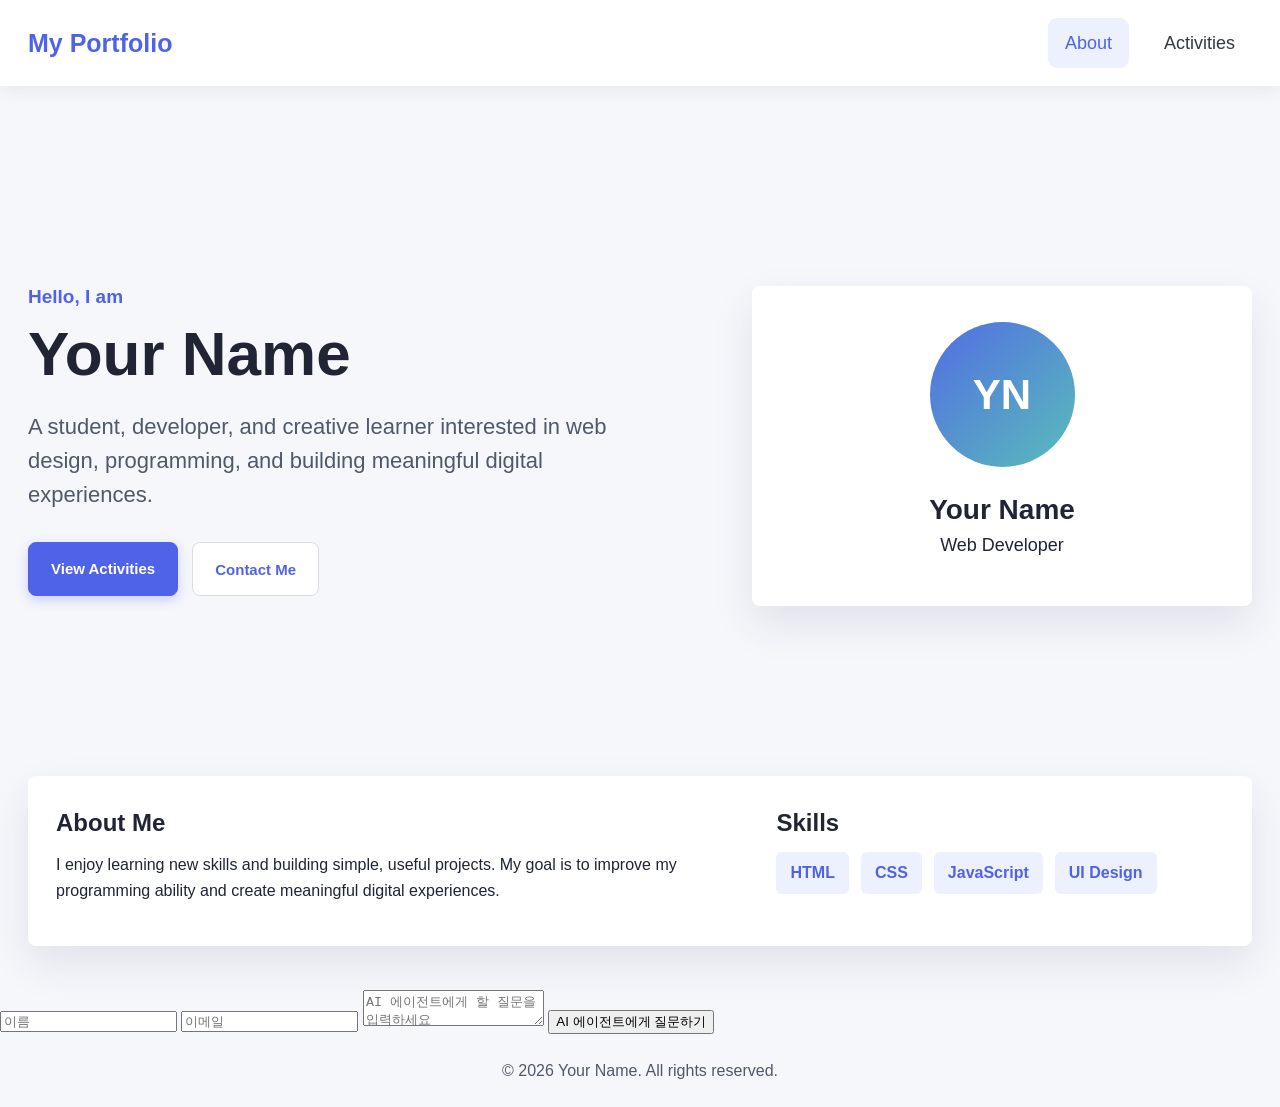
==== index.html @ bf46cc0f "Update index.html" ====
<!DOCTYPE html>
<html lang="en">
<head>
  <meta charset="UTF-8" />
  <meta name="viewport" content="width=device-width, initial-scale=1.0" />
  <title>My Portfolio</title>
  <link rel="stylesheet" href="style.css" />
</head>
<body>
  <header class="navbar">
    <a class="logo" href="index.html">My Portfolio</a>
    <nav aria-label="Main navigation">
      <a href="index.html" class="active">About</a>
      <a href="activities.html">Activities</a>
    </nav>
  </header>

  <main>
    <section class="hero">
      <div class="hero-content">
        <p class="eyebrow">Hello, I am</p>
        <h1>Your Name</h1>
        <p>
          A student, developer, and creative learner interested in web design,
          programming, and building meaningful digital experiences.
        </p>

        <div class="actions">
          <a class="btn primary" href="activities.html">View Activities</a>
          <button class="btn secondary" type="button" onclick="showMessage()">Contact Me</button>
        </div>
        <p id="message" class="message" aria-live="polite"></p>
      </div>

      <aside class="profile-card" aria-label="Profile summary">
        <div class="profile-badge" aria-hidden="true">YN</div>
        <h2>Your Name</h2>
        <p>Web Developer</p>
      </aside>
    </section>

    <section class="summary-panel">
      <article>
        <h2>About Me</h2>
        <p>
          I enjoy learning new skills and building simple, useful projects.
          My goal is to improve my programming ability and create meaningful digital experiences.
        </p>
      </article>

      <article>
        <h2>Skills</h2>
        <div class="skills">
          <span>HTML</span>
          <span>CSS</span>
          <span>JavaScript</span>
          <span>UI Design</span>
        </div>
      </article>
    </section>
  </main>

  <form id="contactForm">
  <input type="text" id="visitorName" placeholder="이름" required>
  <input type="email" id="visitorEmail" placeholder="이메일" required>
  <textarea id="visitorMessage" placeholder="AI 에이전트에게 할 질문을 입력하세요" required></textarea>
  
  <button type="submit">AI 에이전트에게 질문하기</button>
</form>

<div id="responseMessage" style="display:none; margin-top: 15px; font-weight: bold;"></div>
  
  <footer>
    <p>&copy; 2026 Your Name. All rights reserved.</p>
  </footer>

  <script src="script.js"></script>
</body>
</html>
---- style.css ----
* {
  box-sizing: border-box;
}

:root {
  --primary: #4f63e9;
  --primary-dark: #3e50d4;
  --ink: #202435;
  --muted: #4f5968;
  --line: #e4e7ee;
  --page: #f6f7fb;
  --surface: #ffffff;
  --shadow: 0 18px 42px rgba(41, 50, 92, 0.10);
}

body {
  margin: 0;
  font-family: Inter, Arial, Helvetica, sans-serif;
  background: var(--page);
  color: var(--ink);
  line-height: 1.6;
}

.navbar {
  position: sticky;
  top: 0;
  z-index: 10;
  display: flex;
  align-items: center;
  justify-content: space-between;
  gap: 20px;
  min-height: 86px;
  padding: 0 max(28px, calc((100vw - 1300px) / 2));
  background: var(--surface);
  box-shadow: 0 3px 18px rgba(34, 39, 60, 0.08);
}

.logo {
  color: var(--primary);
  font-size: 25px;
  font-weight: 700;
  text-decoration: none;
}

nav {
  display: flex;
  gap: 18px;
}

nav a {
  border-radius: 9px;
  color: #343946;
  font-size: 18px;
  font-weight: 500;
  padding: 11px 17px;
  text-decoration: none;
}

nav a:hover,
nav a.active {
  background: #edf0ff;
  color: var(--primary);
}

.container {
  width: min(1100px, 88%);
  margin: 42px auto;
}

.summary-panel,
.activity-card {
  background: var(--surface);
  border-radius: 8px;
  box-shadow: var(--shadow);
  margin-bottom: 24px;
  padding: 28px;
}

.hero {
  align-items: center;
  background: var(--page);
  display: grid;
  gap: 80px;
  grid-template-columns: minmax(0, 1fr) 500px;
  min-height: 760px;
  padding: 70px max(28px, calc((100vw - 1300px) / 2)) 110px;
}

.hero-content {
  max-width: 620px;
}

.profile-badge {
  align-items: center;
  aspect-ratio: 1;
  background: linear-gradient(135deg, #526de3 0%, #58bdba 100%);
  border-radius: 50%;
  color: var(--surface);
  display: flex;
  font-size: 42px;
  font-weight: 800;
  justify-content: center;
  letter-spacing: 0;
  margin: 0 auto 26px;
  width: 145px;
}

.eyebrow {
  color: var(--primary);
  font-size: 19px;
  font-weight: 700;
  letter-spacing: 0;
  margin: 0 0 8px;
}

h1 {
  color: var(--ink);
  font-size: clamp(46px, 6vw, 62px);
  font-weight: 800;
  line-height: 1.1;
  margin: 0 0 22px;
}

h2 {
  color: var(--ink);
  font-size: 24px;
  margin: 0 0 10px;
}

p {
  margin: 0 0 14px;
}

.hero-content > p:not(.eyebrow):not(.message) {
  color: var(--muted);
  font-size: 22px;
  line-height: 1.55;
  margin-bottom: 30px;
  max-width: 780px;
}

.actions {
  display: flex;
  flex-wrap: wrap;
  gap: 14px;
}

.btn {
  align-items: center;
  border-radius: 8px;
  cursor: pointer;
  display: inline-flex;
  font-size: 15px;
  font-weight: 700;
  justify-content: center;
  min-height: 54px;
  padding: 0 22px;
  text-decoration: none;
}

.btn.primary {
  background: var(--primary);
  border: 1px solid var(--primary);
  box-shadow: 0 4px 12px rgba(79, 99, 233, 0.28);
  color: var(--surface);
}

.btn.secondary {
  background: var(--surface);
  border: 1px solid #d9dde7;
  color: var(--primary);
}

.btn:hover {
  transform: translateY(-1px);
}

.btn.primary:hover {
  background: var(--primary-dark);
}

.btn.secondary:hover {
  border-color: var(--primary);
}

.message {
  color: var(--primary);
  font-weight: 700;
  margin-top: 14px;
}

.profile-card {
  background: var(--surface);
  border-radius: 8px;
  box-shadow: var(--shadow);
  min-height: 320px;
  padding: 36px 48px;
  text-align: center;
}

.profile-card h2 {
  color: var(--ink);
  font-size: 28px;
  line-height: 1.2;
  margin-bottom: 4px;
}

.profile-card p {
  color: var(--ink);
  font-size: 18px;
  margin-bottom: 0;
}

.summary-panel {
  display: grid;
  gap: 32px;
  grid-template-columns: minmax(0, 1fr) minmax(280px, 0.65fr);
  margin: -70px auto 44px;
  width: min(1300px, calc(100% - 56px));
}

.skills {
  display: flex;
  flex-wrap: wrap;
  gap: 12px;
}

.skills span {
  background: #edf0ff;
  border-radius: 6px;
  color: var(--primary);
  font-weight: 700;
  padding: 8px 14px;
}

.page-title {
  margin: 70px auto 28px;
  width: min(1100px, 88%);
}

.page-title .eyebrow {
  margin-bottom: 28px;
}

.page-title p:last-child {
  color: var(--muted);
  font-size: 18px;
}

.activity-grid {
  display: grid;
  gap: 24px;
  grid-template-columns: repeat(2, minmax(0, 1fr));
  margin: 0 auto 56px;
  width: min(1100px, 88%);
}

.activity-card {
  margin: 0;
  transition: box-shadow 0.2s ease, transform 0.2s ease;
}

.activity-card:hover {
  box-shadow: 0 8px 24px rgba(32, 33, 36, 0.14);
  transform: translateY(-4px);
}

.date {
  color: var(--muted);
  font-size: 14px;
  margin-bottom: 10px;
}

footer {
  color: var(--muted);
  padding: 24px;
  text-align: center;
}

footer p {
  margin: 0;
}

@media (max-width: 720px) {
  .navbar {
    align-items: flex-start;
    flex-direction: column;
    min-height: auto;
    padding: 18px 6%;
  }

  nav {
    width: 100%;
  }

  nav a {
    flex: 1;
    text-align: center;
  }

  .hero {
    gap: 36px;
    grid-template-columns: 1fr;
    min-height: auto;
    padding: 58px 6% 90px;
    text-align: center;
  }

  .hero-content > p:not(.eyebrow):not(.message) {
    font-size: 18px;
  }

  .actions {
    justify-content: center;
  }

  .profile-card {
    min-height: auto;
    padding: 32px 24px;
  }

  .summary-panel {
    grid-template-columns: 1fr;
    margin: -44px auto 32px;
    width: 90%;
  }

  .activity-grid {
    grid-template-columns: 1fr;
  }
}
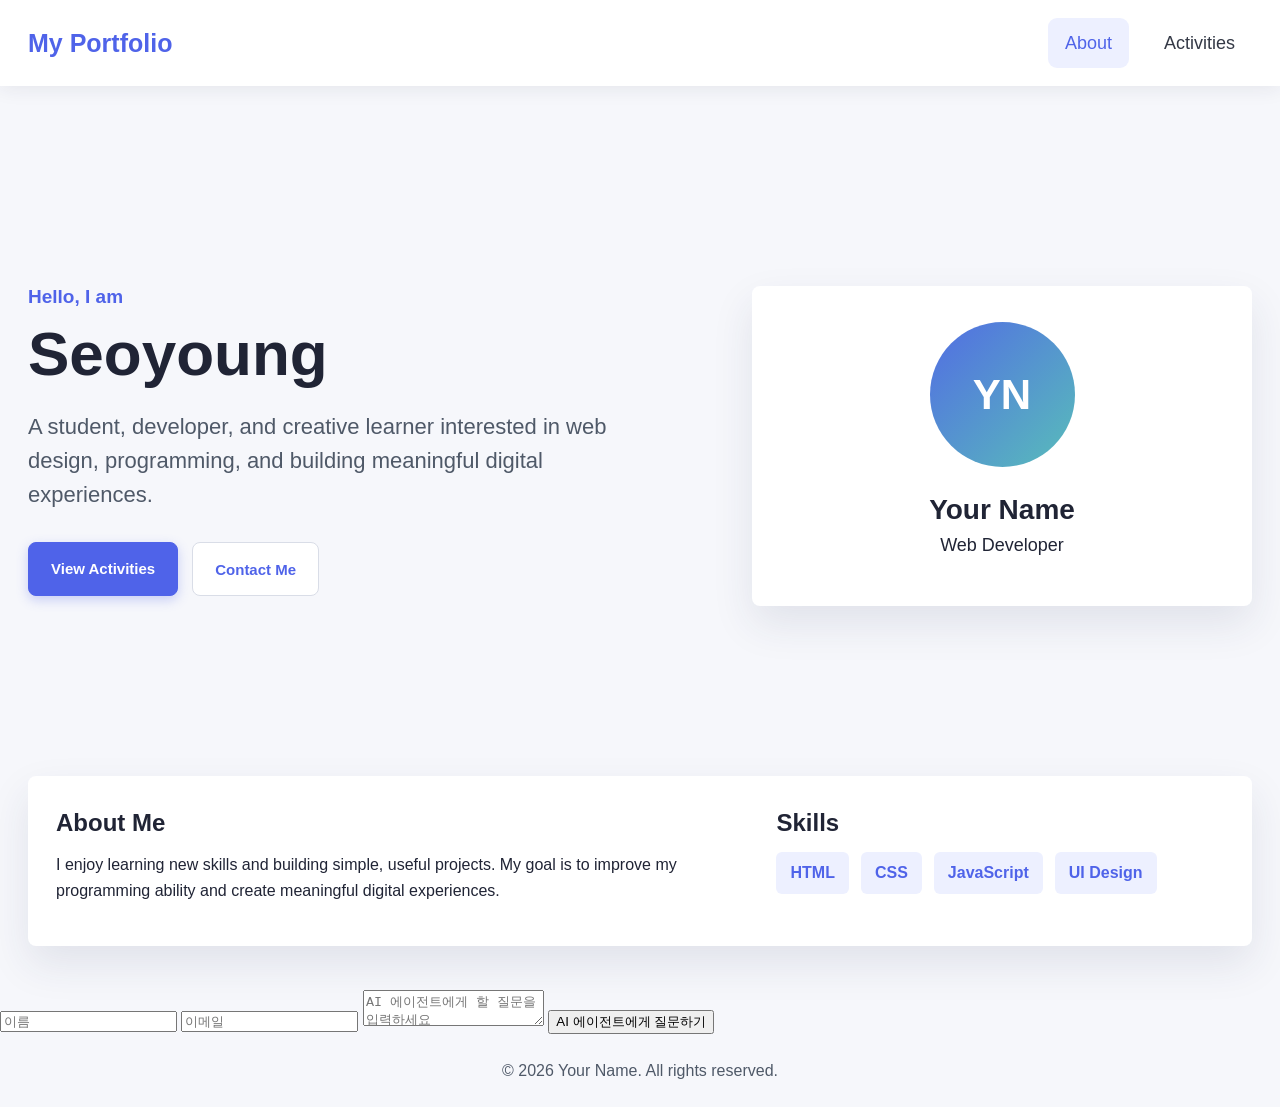
==== commit 6165a6cc: "Update index.html" ====
--- a/index.html
+++ b/index.html
@@ -19,7 +19,7 @@
     <section class="hero">
       <div class="hero-content">
         <p class="eyebrow">Hello, I am</p>
-        <h1>Your Name</h1>
+        <h1>Seoyoung</h1>
         <p>
           A student, developer, and creative learner interested in web design,
           programming, and building meaningful digital experiences.
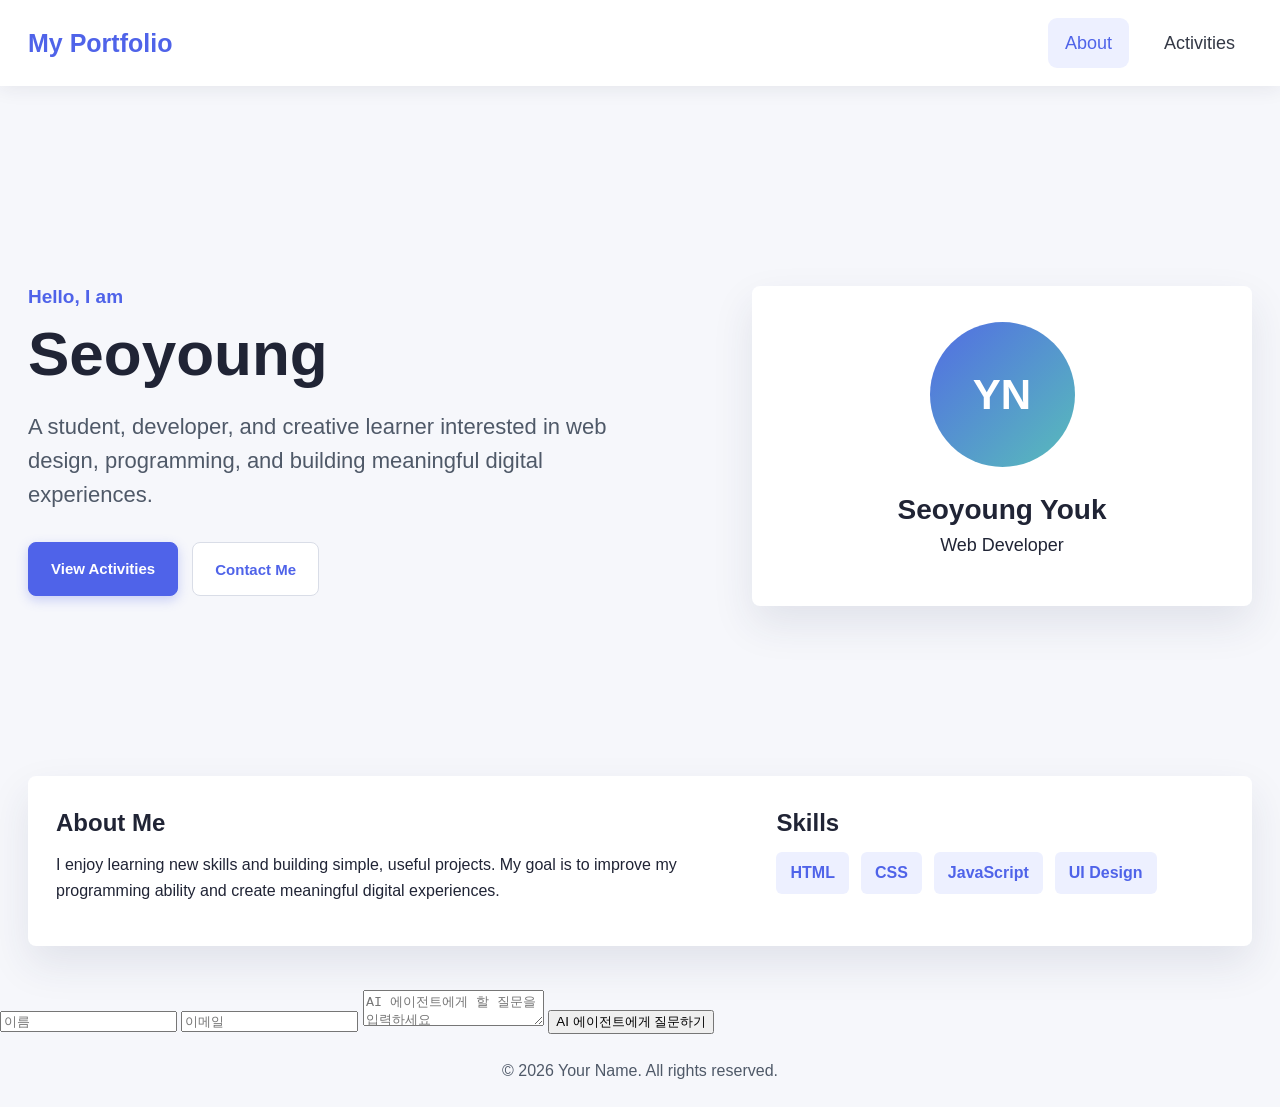
==== commit d3a81d7b: "Update index.html" ====
--- a/index.html
+++ b/index.html
@@ -34,7 +34,7 @@
 
       <aside class="profile-card" aria-label="Profile summary">
         <div class="profile-badge" aria-hidden="true">YN</div>
-        <h2>Your Name</h2>
+        <h2>Seoyoung Youk</h2>
         <p>Web Developer</p>
       </aside>
     </section>
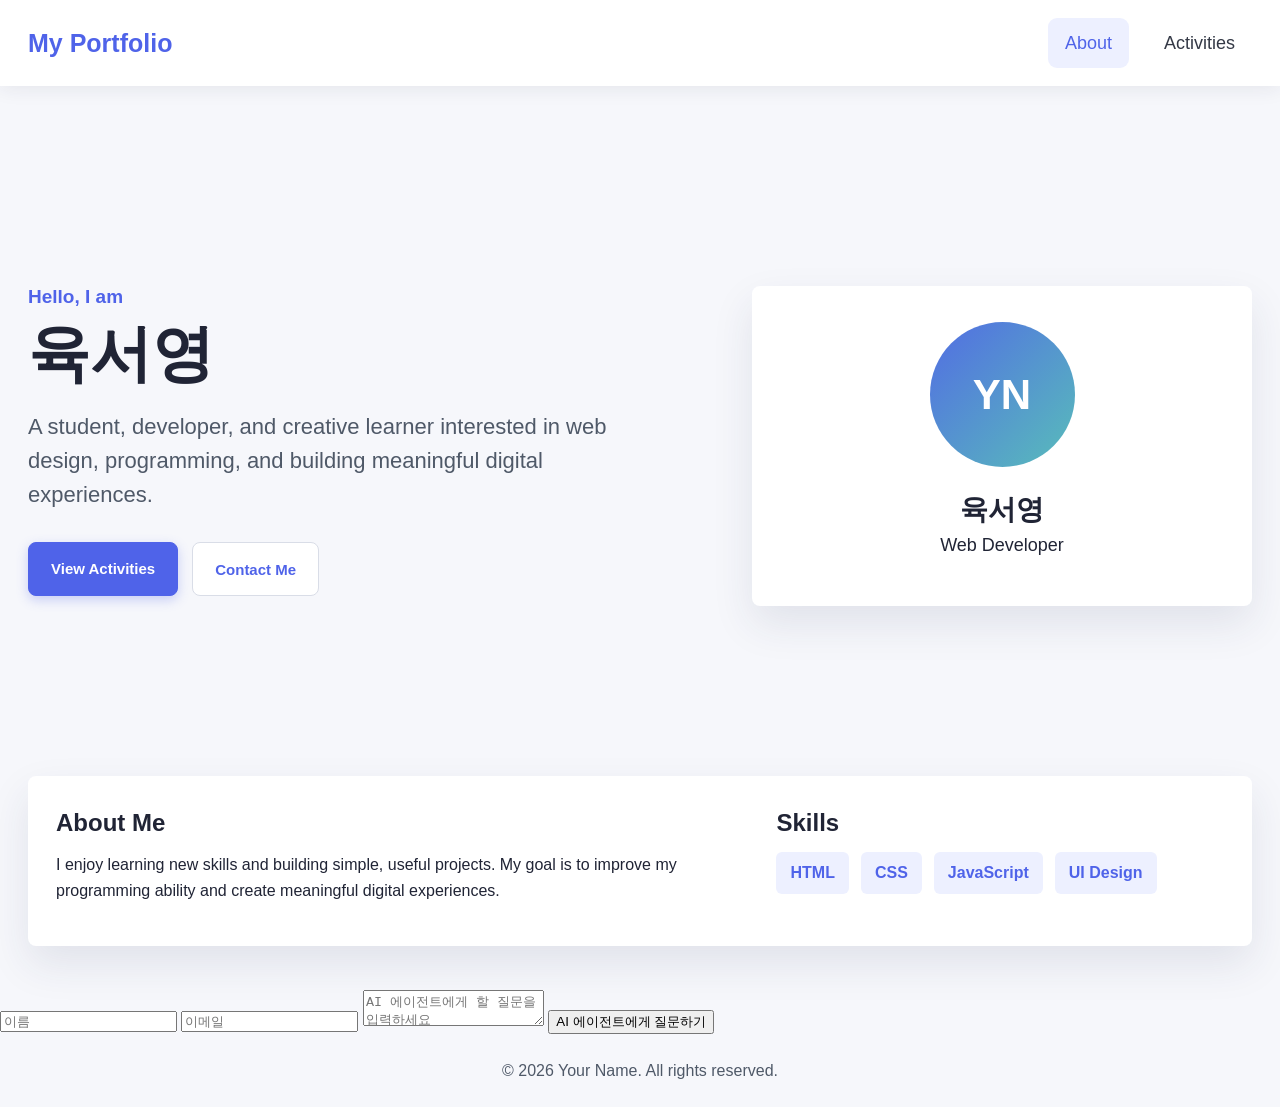
==== commit 32ddf30b: "Update index.html" ====
--- a/index.html
+++ b/index.html
@@ -1,5 +1,5 @@
 <!DOCTYPE html>
-<html lang="en">
+<html lang="kor">
 <head>
   <meta charset="UTF-8" />
   <meta name="viewport" content="width=device-width, initial-scale=1.0" />
@@ -19,7 +19,7 @@
     <section class="hero">
       <div class="hero-content">
         <p class="eyebrow">Hello, I am</p>
-        <h1>Seoyoung</h1>
+        <h1>육서영</h1>
         <p>
           A student, developer, and creative learner interested in web design,
           programming, and building meaningful digital experiences.
@@ -34,7 +34,7 @@
 
       <aside class="profile-card" aria-label="Profile summary">
         <div class="profile-badge" aria-hidden="true">YN</div>
-        <h2>Seoyoung Youk</h2>
+        <h2>육서영</h2>
         <p>Web Developer</p>
       </aside>
     </section>
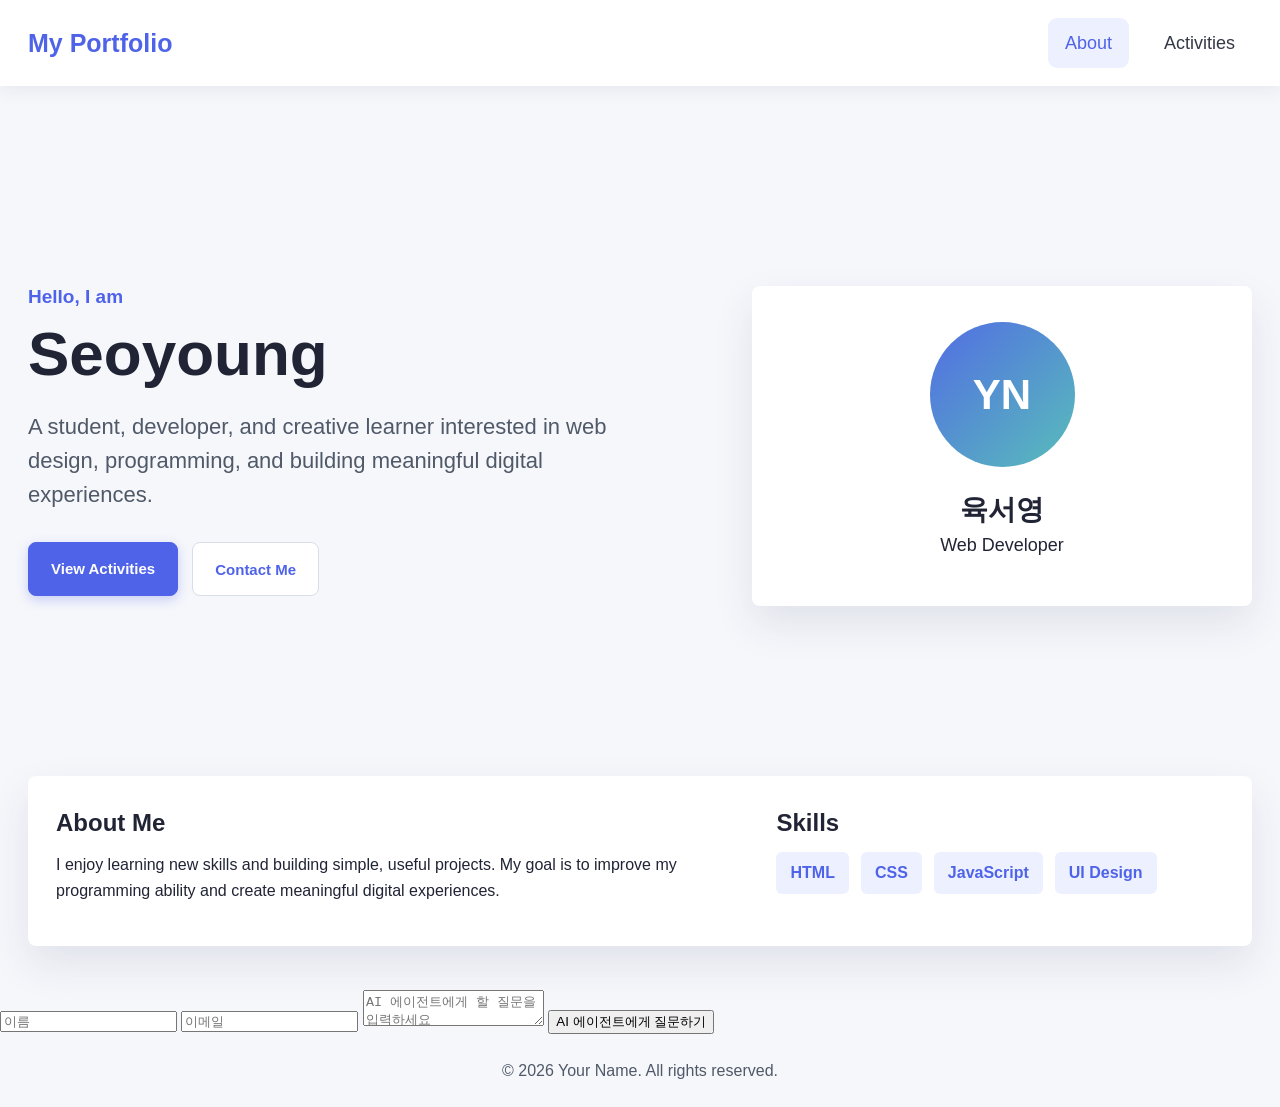
==== commit ecefb5d7: "Update index.html" ====
--- a/index.html
+++ b/index.html
@@ -1,5 +1,5 @@
 <!DOCTYPE html>
-<html lang="kor">
+<html lang="en">
 <head>
   <meta charset="UTF-8" />
   <meta name="viewport" content="width=device-width, initial-scale=1.0" />
@@ -19,7 +19,7 @@
     <section class="hero">
       <div class="hero-content">
         <p class="eyebrow">Hello, I am</p>
-        <h1>육서영</h1>
+        <h1>Seoyoung</h1>
         <p>
           A student, developer, and creative learner interested in web design,
           programming, and building meaningful digital experiences.
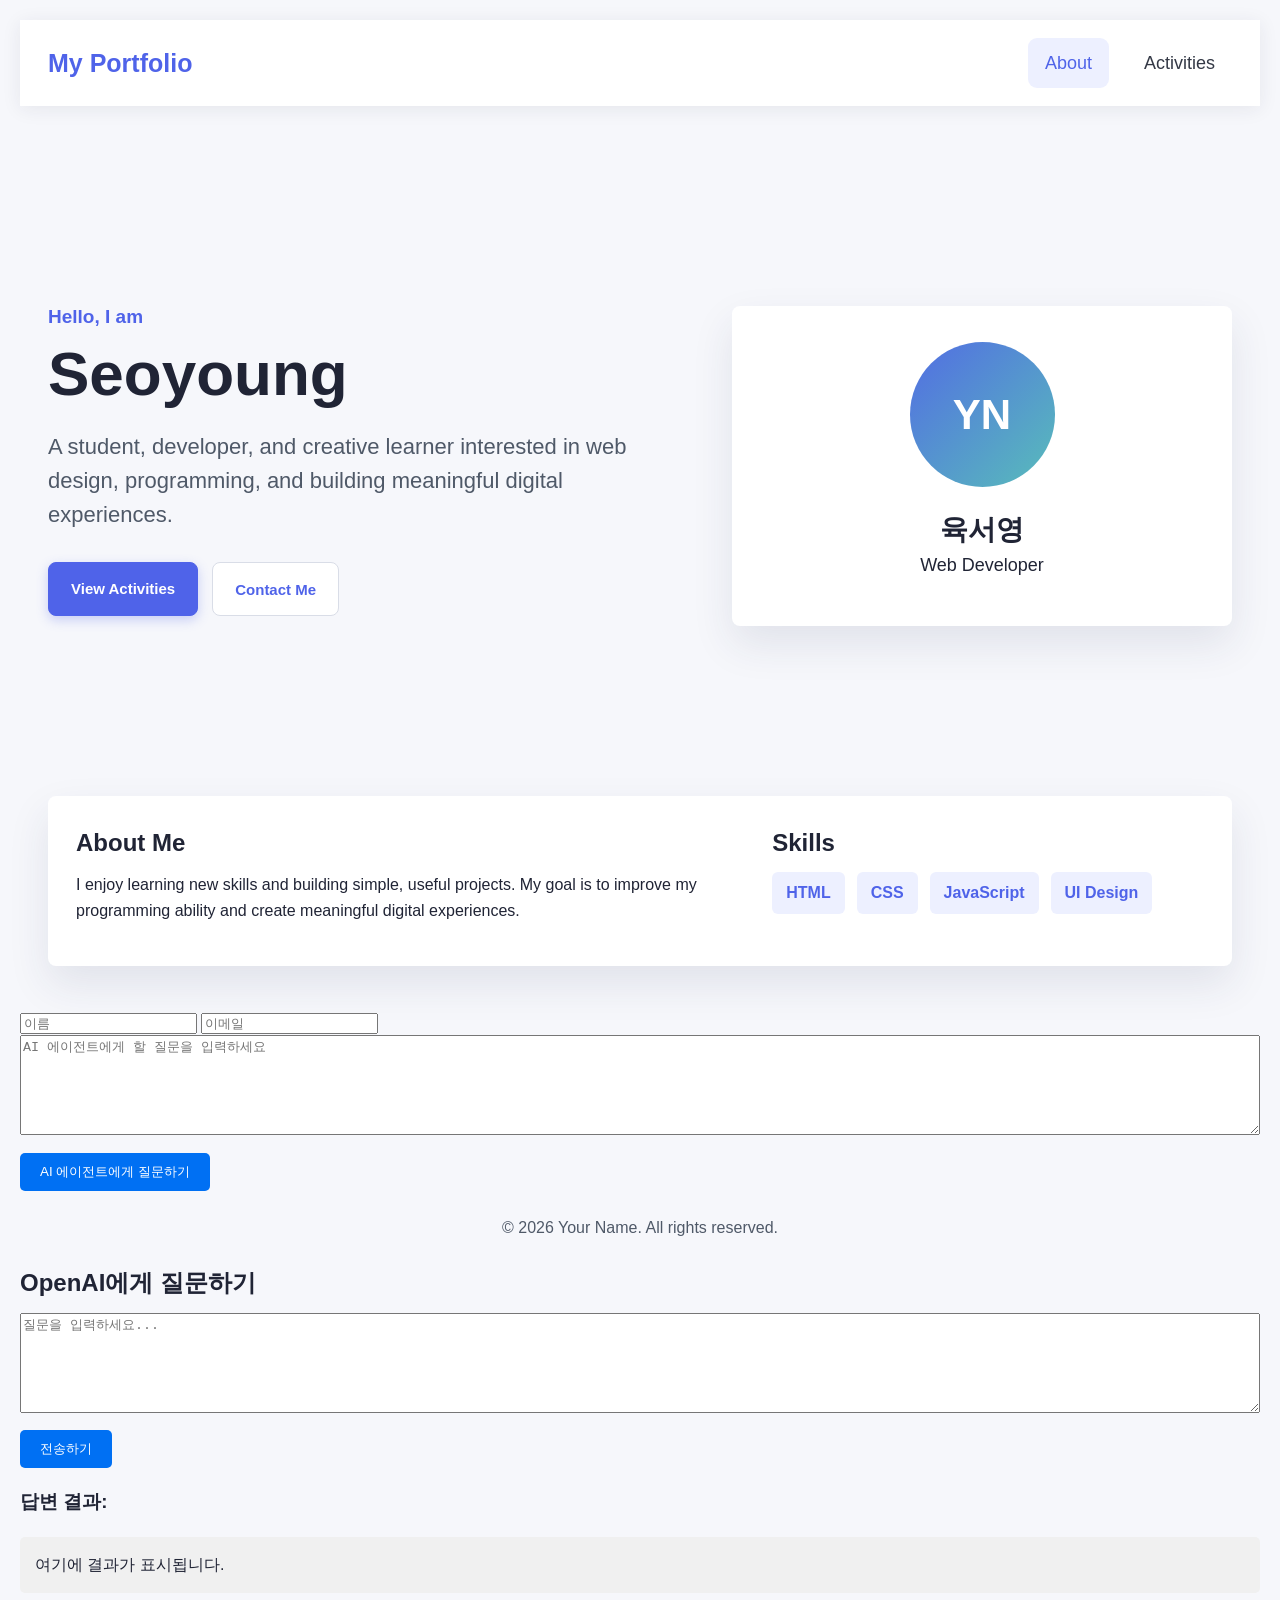
==== commit 16b83bcd: "Update index.html" ====
--- a/index.html
+++ b/index.html
@@ -77,3 +77,68 @@
   <script src="script.js"></script>
 </body>
 </html>
+
+<!DOCTYPE html>
+<html lang="ko">
+<head>
+    <meta charset="UTF-8">
+    <title>AI 질문 보내기</title>
+    <style>
+        /* 간단한 스타일링 */
+        body { font-family: sans-serif; padding: 20px; }
+        textarea { width: 100%; height: 100px; margin-bottom: 10px; }
+        button { padding: 10px 20px; background-color: #0070f3; color: white; border: none; border-radius: 5px; cursor: pointer; }
+        #result { margin-top: 20px; padding: 15px; background: #f0f0f0; border-radius: 5px; white-space: pre-wrap; }
+    </style>
+</head>
+<body>
+
+    <h2>OpenAI에게 질문하기</h2>
+    <textarea id="userInput" placeholder="질문을 입력하세요..."></textarea> <br>
+    <button id="sendBtn">전송하기</button>
+
+    <h3>답변 결과:</h3>
+    <div id="result">여기에 결과가 표시됩니다.</div>
+
+    <script>
+        document.getElementById('sendBtn').addEventListener('click', async () => {
+            const userInput = document.getElementById('userInput').value;
+            const resultDiv = document.getElementById('result');
+
+            if (!userInput) {
+                alert('내용을 입력해주세요!');
+                return;
+            }
+
+            resultDiv.innerText = "생성 중입니다... 잠시만 기다려주세요.";
+
+            // ⚠️ [중요] 여기에 1단계에서 복사한 Make Webhook URL을 넣으세요!
+            const makeWebhookUrl = 'https://hook.us1.make.com/보유하신_고유_주소_경로'; 
+
+            try {
+                // Fetch API를 이용해 Make로 데이터를 POST 전송합니다.
+                const response = await fetch(makeWebhookUrl, {
+                    method: 'POST',
+                    headers: {
+                        'Content-Type': 'application/json',
+                    },
+                    body: JSON.stringify({ 
+                        prompt: userInput // Make가 인식할 데이터 key 이름입니다.
+                    }), 
+                });
+
+                if (response.ok) {
+                    // 4단계(Webhook Response)까지 설정했다면 받아온 텍스트를 화면에 보여줍니다.
+                    const data = await response.text();
+                    resultDiv.innerText = data;
+                } else {
+                    resultDiv.innerText = "전송 실패 (에러 코드: " + response.status + ")";
+                }
+            } catch (error) {
+                console.error('에러 발생:', error);
+                resultDiv.innerText = "서버 연결에 실패했습니다.";
+            }
+        });
+    </script>
+</body>
+</html>
